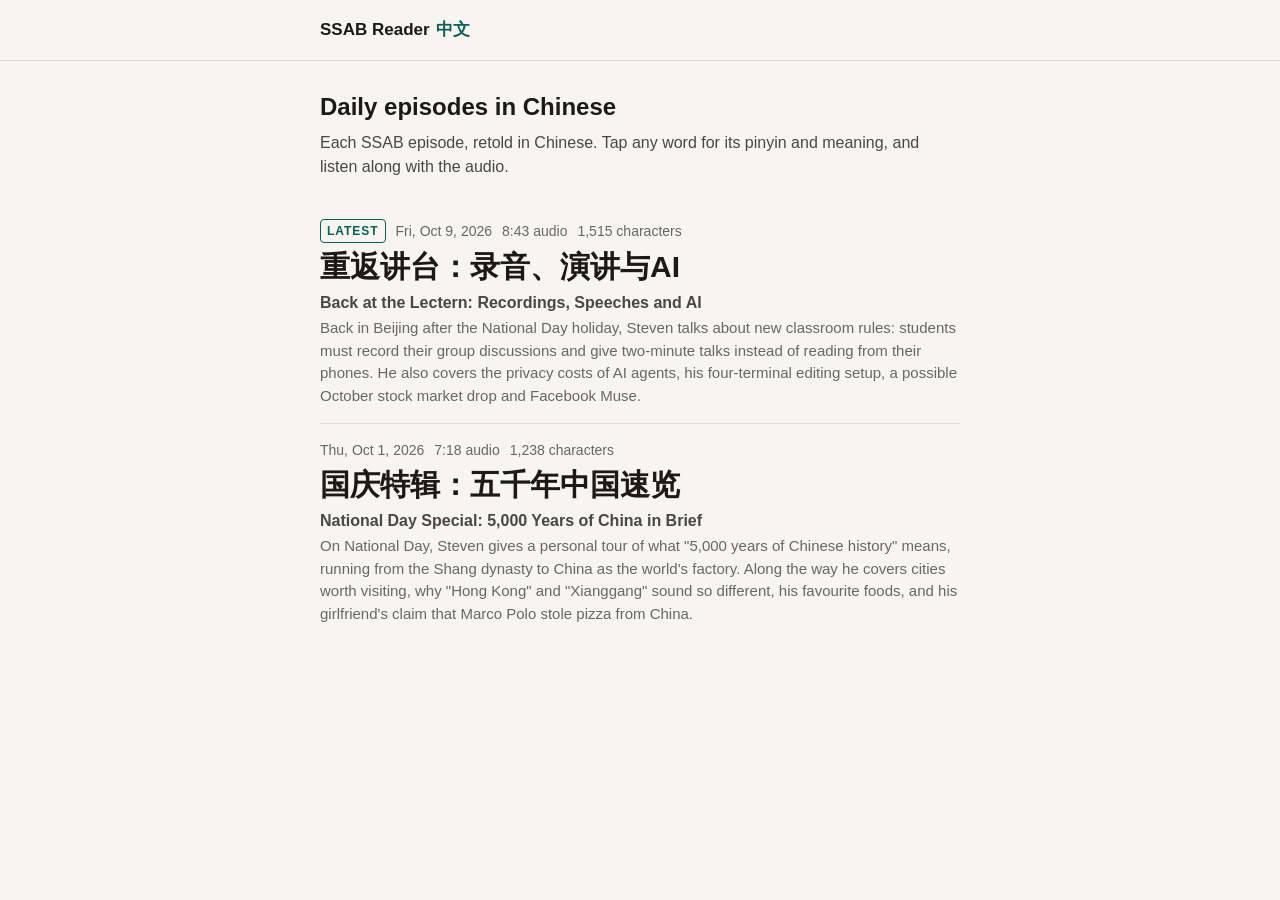
==== index.html @ 3712d4d8 "SSAB Reader" ====
<!doctype html>
<html lang="en">
<head>
  <meta charset="utf-8">
  <meta name="viewport" content="width=device-width, initial-scale=1, viewport-fit=cover">
  <meta name="theme-color" content="#f7f5f0" media="(prefers-color-scheme: light)">
  <meta name="theme-color" content="#151514" media="(prefers-color-scheme: dark)">
  <title>SSAB Reader</title>
  <meta name="description" content="Read Steven Sirski's daily SSAB podcast in Chinese, with pinyin, word definitions, translations and audio.">
  <link rel="stylesheet" href="styles.css">
</head>
<body>
  <a class="skip" href="#main">Skip to episodes</a>

  <header class="bar">
    <div class="bar-inner">
      <span class="brand">SSAB Reader <span class="brand-zh" lang="zh-Hans">中文</span></span>
    </div>
  </header>

  <main id="main">
    <div class="library">
      <header class="lib-head">
        <h1>Daily episodes in Chinese</h1>
        <p class="ep-desc">Each SSAB episode, retold in Chinese. Tap any word for its pinyin and meaning, and listen along with the audio.</p>
      </header>
      <ol class="ep-list" id="ep-list" aria-busy="true">
        <li class="status" id="load-status">Loading episodes…</li>
      </ol>
    </div>
  </main>

  <script src="library.js"></script>
</body>
</html>
---- styles.css ----
:root {
  --bg: #f7f5f0;
  --surface: #ffffff;
  --ink: #1b1a17;
  --ink-2: #4a4740;
  --muted: #6b675e;
  --line: #e2ddd2;
  --accent: #0d5c56;
  --accent-ink: #ffffff;
  --tint: #eaf2f0;
  --now: #fdf1c7;
  --now-line: #c99a06;
  --focus: #1f6feb;

  --zh-size: 22px;
  --measure: 40rem;
  --gutter: 16px;
  --font-ui: -apple-system, BlinkMacSystemFont, "Segoe UI", Roboto, "Helvetica Neue", Arial, sans-serif;
  --font-zh: "PingFang SC", "Hiragino Sans GB", "Noto Sans CJK SC", "Source Han Sans SC", "Microsoft YaHei", sans-serif;
  color-scheme: light dark;
}
@media (prefers-color-scheme: dark) {
  :root:not([data-theme="light"]) {
    --bg: #151514; --surface: #1e1e1c; --ink: #f2efe8; --ink-2: #cfcabf; --muted: #a39e93;
    --line: #34332f; --accent: #6cc2b8; --accent-ink: #0d1a18; --tint: #1f2d2b;
    --now: #3a3216; --now-line: #e0b43a; --focus: #7ab4ff;
  }
}
:root[data-theme="dark"] {
  --bg: #151514; --surface: #1e1e1c; --ink: #f2efe8; --ink-2: #cfcabf; --muted: #a39e93;
  --line: #34332f; --accent: #6cc2b8; --accent-ink: #0d1a18; --tint: #1f2d2b;
  --now: #3a3216; --now-line: #e0b43a; --focus: #7ab4ff;
}

* { box-sizing: border-box; }
html { -webkit-text-size-adjust: 100%; text-size-adjust: 100%; }
body {
  margin: 0;
  background: var(--bg);
  color: var(--ink);
  font: 16px/1.5 var(--font-ui);
  -webkit-tap-highlight-color: transparent;
}
button, select, input { font: inherit; color: inherit; }
:focus-visible { outline: 3px solid var(--focus); outline-offset: 2px; border-radius: 6px; }
.sr-only { position: absolute; width: 1px; height: 1px; margin: -1px; overflow: hidden; clip: rect(0 0 0 0); white-space: nowrap; border: 0; }
.skip { position: absolute; left: 8px; top: -60px; z-index: 20; background: var(--ink); color: var(--bg); padding: 10px 14px; border-radius: 8px; }
.skip:focus { top: 8px; }
.muted { color: var(--muted); }

/* ---------- Toolbar ---------- */
.bar {
  position: sticky; top: 0; z-index: 10;
  background: color-mix(in srgb, var(--bg) 92%, transparent);
  -webkit-backdrop-filter: saturate(1.4) blur(12px);
  backdrop-filter: saturate(1.4) blur(12px);
  border-bottom: 1px solid var(--line);
  padding-top: env(safe-area-inset-top);
}
.bar-inner {
  max-width: calc(var(--measure) + 2 * var(--gutter));
  margin: 0 auto;
  padding: 8px max(var(--gutter), env(safe-area-inset-left));
  display: flex; align-items: center; gap: 8px;
}
.toggle {
  display: inline-flex; align-items: center; gap: 8px;
  min-height: 44px; padding: 0 14px;
  border: 1px solid var(--line); border-radius: 999px;
  background: var(--surface); cursor: pointer;
  font-size: 15px; font-weight: 600;
}
.toggle-dot {
  width: 14px; height: 14px; border-radius: 50%;
  border: 2px solid var(--muted);
  transition: background .15s, border-color .15s;
}
.toggle[aria-pressed="true"] { border-color: var(--accent); background: var(--tint); }
.toggle[aria-pressed="true"] .toggle-dot { background: var(--accent); border-color: var(--accent); box-shadow: inset 0 0 0 2px var(--surface); }
.size { margin-left: auto; display: flex; border: 1px solid var(--line); border-radius: 999px; background: var(--surface); overflow: hidden; }
.icon-btn {
  min-width: 44px; min-height: 44px; border: 0; background: transparent; cursor: pointer;
  display: grid; place-items: center; font-weight: 600;
}
.icon-btn + .icon-btn { border-left: 1px solid var(--line); }
.icon-btn:disabled { opacity: .35; cursor: default; }
.icon-btn:focus-visible { outline-offset: -3px; }
.a-small { font-size: 14px; }
.a-large { font-size: 20px; }

/* ---------- Episode header ---------- */
main { padding: 0 max(var(--gutter), env(safe-area-inset-left)) calc(80px + var(--player-h, 0px) + var(--card-h, 0px)); }
.episode { max-width: var(--measure); margin: 0 auto; }
.ep-head { padding: 28px 0 8px; border-bottom: 1px solid var(--line); margin-bottom: 8px; }
.badge {
  display: inline-block; font-size: 12px; font-weight: 700; letter-spacing: .08em; text-transform: uppercase;
  color: var(--accent); border: 1px solid currentColor; border-radius: 4px; padding: 2px 6px;
}
.ep-meta { margin: 12px 0 6px; color: var(--muted); font-size: 14px; display: flex; gap: 10px; flex-wrap: wrap; align-items: center; }
.ep-title-zh { font-family: var(--font-zh); font-size: 26px; line-height: 1.35; margin: 0 0 4px; font-weight: 600; }
.ep-title { font-size: 18px; line-height: 1.35; margin: 0 0 12px; font-weight: 600; color: var(--ink-2); }
.ep-desc { margin: 0 0 16px; color: var(--ink-2); font-size: 16px; }
.hint { font-size: 14px; color: var(--muted); margin: 0 0 16px; }

/* ---------- Reading text ---------- */
.reader { padding: 8px 0 24px; }
.para {
  font-family: var(--font-zh);
  font-size: var(--zh-size);
  line-height: 1.9;
  margin: 0 0 1.1em;
  letter-spacing: .02em;
}
body.pinyin .para { line-height: 2.5; }
ruby { ruby-position: over; ruby-align: center; }
rt {
  font-family: var(--font-ui);
  font-size: max(12px, .56em);
  letter-spacing: 0;
  color: var(--ink-2);
  font-weight: 450;
  padding: 0 .2em; /* keeps neighbouring readings from running together */
}
body:not(.pinyin) rt { display: none; }

.sent {
  cursor: pointer;
  border-radius: 6px;
  padding: .2em .04em; /* taller hit area so taps between lines still land */
  margin: 0 -.04em;
  box-decoration-break: clone; -webkit-box-decoration-break: clone;
  transition: background-color .15s;
}
@media (hover: hover) { .sent:hover { background: var(--tint); } }
.sent[aria-expanded="true"] { background: var(--tint); }
.sent:focus-visible { outline: 3px solid var(--focus); outline-offset: 1px; }
.sent.is-now { background: var(--now); box-shadow: inset 0 -2px 0 var(--now-line); }
.sent.is-selected { background: var(--tint); }
.w { border-radius: 4px; }
@media (hover: hover) { .w:hover { box-shadow: inset 0 -2px 0 var(--accent); } }
.w.is-selected { background: var(--accent); color: var(--accent-ink); }
.w.is-selected rt { color: var(--accent); font-weight: 700; }

/* ---------- Sections, lists, vocabulary ---------- */
.sec {
  font-family: var(--font-zh); font-size: calc(var(--zh-size) * 1.05); line-height: 1.8;
  font-weight: 650; margin: 1.6em 0 .5em;
}
body.pinyin .sec { line-height: 2.4; }
.items { margin: 0 0 1.1em; padding-left: 1.2em; }
.items .para { margin: 0 0 .6em; }
.vocab { border-top: 1px solid var(--line); margin-top: 24px; }
.vocab .sec { font-family: var(--font-ui); font-size: 18px; }
.vocab dl { margin: 0; display: grid; grid-template-columns: auto 1fr; gap: 10px 16px; }
.vocab dt { font-weight: 600; }
.vocab dd { margin: 0; color: var(--ink-2); }
.v-zh { font-family: var(--font-zh); font-size: 20px; }
.v-py { display: block; font-size: 13px; color: var(--muted); font-weight: 450; }
@media (max-width: 480px) {
  .vocab dl { grid-template-columns: 1fr; gap: 2px; }
  .vocab dd { margin-bottom: 12px; }
}
.ep-nav { display: flex; gap: 12px; margin: 32px 0 0; flex-wrap: wrap; }
.nav-link {
  flex: 1 1 240px; display: block; padding: 12px 16px; text-decoration: none; color: inherit;
  border: 1px solid var(--line); border-radius: 12px; background: var(--surface);
}
.nav-link.older { text-align: right; }
.nav-label { display: block; font-size: 13px; color: var(--muted); }
.nav-title { font-family: var(--font-zh); font-size: 18px; font-weight: 600; }

/* ---------- Word card ---------- */
.card {
  position: fixed; left: 0; right: 0; bottom: var(--player-h, 0px); z-index: 11;
  background: var(--surface); border-top: 1px solid var(--line);
  box-shadow: 0 -6px 24px rgb(0 0 0 / .08);
}
.card[hidden] { display: none; }
.card-inner { max-width: calc(var(--measure) + 2 * var(--gutter)); margin: 0 auto; padding: 12px var(--gutter) 14px; }
.card-word { display: flex; align-items: baseline; gap: 12px; }
.card-zh { font-family: var(--font-zh); font-size: 30px; font-weight: 600; line-height: 1.3; }
.card-zh.is-sentence { font-size: 20px; font-weight: 500; }
.card-py { font-size: 18px; color: var(--accent); }
.card-close { margin-left: auto; align-self: flex-start; border-radius: 50%; background: transparent; }
.card-gl { margin: 2px 0 8px; font-size: 17px; font-weight: 600; }
.card-gl[hidden] { display: none; }
.card-sent { margin: 0; color: var(--ink-2); font-size: 15px; border-left: 3px solid var(--accent); padding-left: 10px; }
.card-play {
  margin-top: 10px; display: inline-flex; align-items: center; gap: 6px; min-height: 40px; padding: 0 14px;
  border: 1px solid var(--line); border-radius: 999px; background: var(--bg); color: var(--accent);
  font-weight: 600; cursor: pointer;
}
.card-play[hidden] { display: none; }

/* ---------- Back link + library ---------- */
.back {
  display: inline-flex; align-items: center; gap: 2px; min-height: 44px; padding: 0 10px 0 4px;
  color: var(--ink); text-decoration: none; font-weight: 600; font-size: 15px; border-radius: 999px;
}
@media (max-width: 420px) { .back-label { display: none; } .toggle { padding: 0 10px; gap: 6px; } .bar-inner { gap: 6px; } }
@media (max-width: 360px) { .toggle-dot { display: none; } }
.brand { font-weight: 700; font-size: 17px; min-height: 44px; display: flex; align-items: center; gap: 6px; }
.brand-zh { font-family: var(--font-zh); color: var(--accent); }
.library { max-width: var(--measure); margin: 0 auto; }
.lib-head { padding: 28px 0 8px; }
.lib-head h1 { font-size: 24px; margin: 0 0 6px; }
.ep-list { list-style: none; margin: 0; padding: 0; }
.ep-item + .ep-item { border-top: 1px solid var(--line); }
.ep-link { display: block; padding: 16px 12px; margin: 0 -12px; color: inherit; text-decoration: none; border-radius: 12px; }
@media (hover: hover) { .ep-link:hover { background: var(--surface); } }
.ep-link .ep-meta { margin: 0 0 4px; }
.ep-link .ep-title-zh, .ep-link .ep-title, .ep-link .ep-desc { display: block; }
.ep-link .ep-title { font-size: 16px; margin: 0 0 4px; }
.ep-link .ep-desc { margin: 0; font-size: 15px; color: var(--muted); }
.seen { color: var(--muted); }
.seen::before { content: "✓ "; }

.replay {
  display: inline-grid; place-items: center; vertical-align: middle;
  width: 30px; height: 30px; margin: 0 .25em 0 .1em;
  border: 1px solid var(--line); border-radius: 50%; background: var(--surface);
  color: var(--accent); cursor: pointer; position: relative; padding: 0;
  line-height: 1;
}
.replay::before { content: ""; position: absolute; inset: -8px; } /* 46px touch target */
.replay svg { width: 14px; height: 14px; }
.replay:disabled { display: none; }

.tr {
  display: block;
  font-family: var(--font-ui);
  font-size: max(15px, calc(var(--zh-size) * .74));
  line-height: 1.5;
  letter-spacing: 0;
  color: var(--ink-2);
  margin: .3em 0 .7em;
  padding: .45em .8em;
  border-left: 3px solid var(--accent);
  background: var(--surface);
  border-radius: 0 8px 8px 0;
}
.tr[hidden] { display: none; }

.status { padding: 48px 0; color: var(--muted); }
.status.error { color: var(--ink); }
.status code { background: var(--surface); border: 1px solid var(--line); padding: 1px 5px; border-radius: 4px; }

/* ---------- Player ---------- */
.player {
  position: fixed; left: 0; right: 0; bottom: 0; z-index: 10;
  background: color-mix(in srgb, var(--surface) 94%, transparent);
  -webkit-backdrop-filter: blur(12px); backdrop-filter: blur(12px);
  border-top: 1px solid var(--line);
  padding-bottom: env(safe-area-inset-bottom);
}
.player-inner { max-width: calc(var(--measure) + 2 * var(--gutter)); margin: 0 auto; padding: 10px var(--gutter); }
.player-controls { display: flex; align-items: center; gap: 12px; }
.player-controls[hidden], .player-unavailable[hidden], .player-note[hidden] { display: none; }
.play {
  flex: none; width: 48px; height: 48px; border-radius: 50%; border: 0;
  background: var(--accent); color: var(--accent-ink); cursor: pointer; display: grid; place-items: center;
}
.play svg { width: 24px; height: 24px; }
.play .i-pause, .play.playing .i-play { display: none; }
.play.playing .i-pause { display: block; }
.seek { flex: 1; min-width: 0; }
.seek input { width: 100%; height: 32px; margin: 0; accent-color: var(--accent); cursor: pointer; }
.times { display: flex; justify-content: space-between; font-size: 12px; color: var(--muted); font-variant-numeric: tabular-nums; margin-top: -4px; }
.speed select {
  min-height: 44px; padding: 0 10px; border-radius: 10px; border: 1px solid var(--line);
  background: var(--bg); font-weight: 600; font-variant-numeric: tabular-nums; cursor: pointer;
}
.player-unavailable { display: flex; align-items: center; gap: 10px; min-height: 48px; color: var(--ink-2); }
.player-note { margin: 6px 0 0; font-size: 12px; color: var(--muted); line-height: 1.4; }

@media (min-width: 720px) {
  .ep-head { padding-top: 44px; }
  .ep-title-zh { font-size: 30px; }
  .ep-title { font-size: 20px; }
}
@media (prefers-reduced-motion: reduce) { * { transition: none !important; scroll-behavior: auto !important; } }
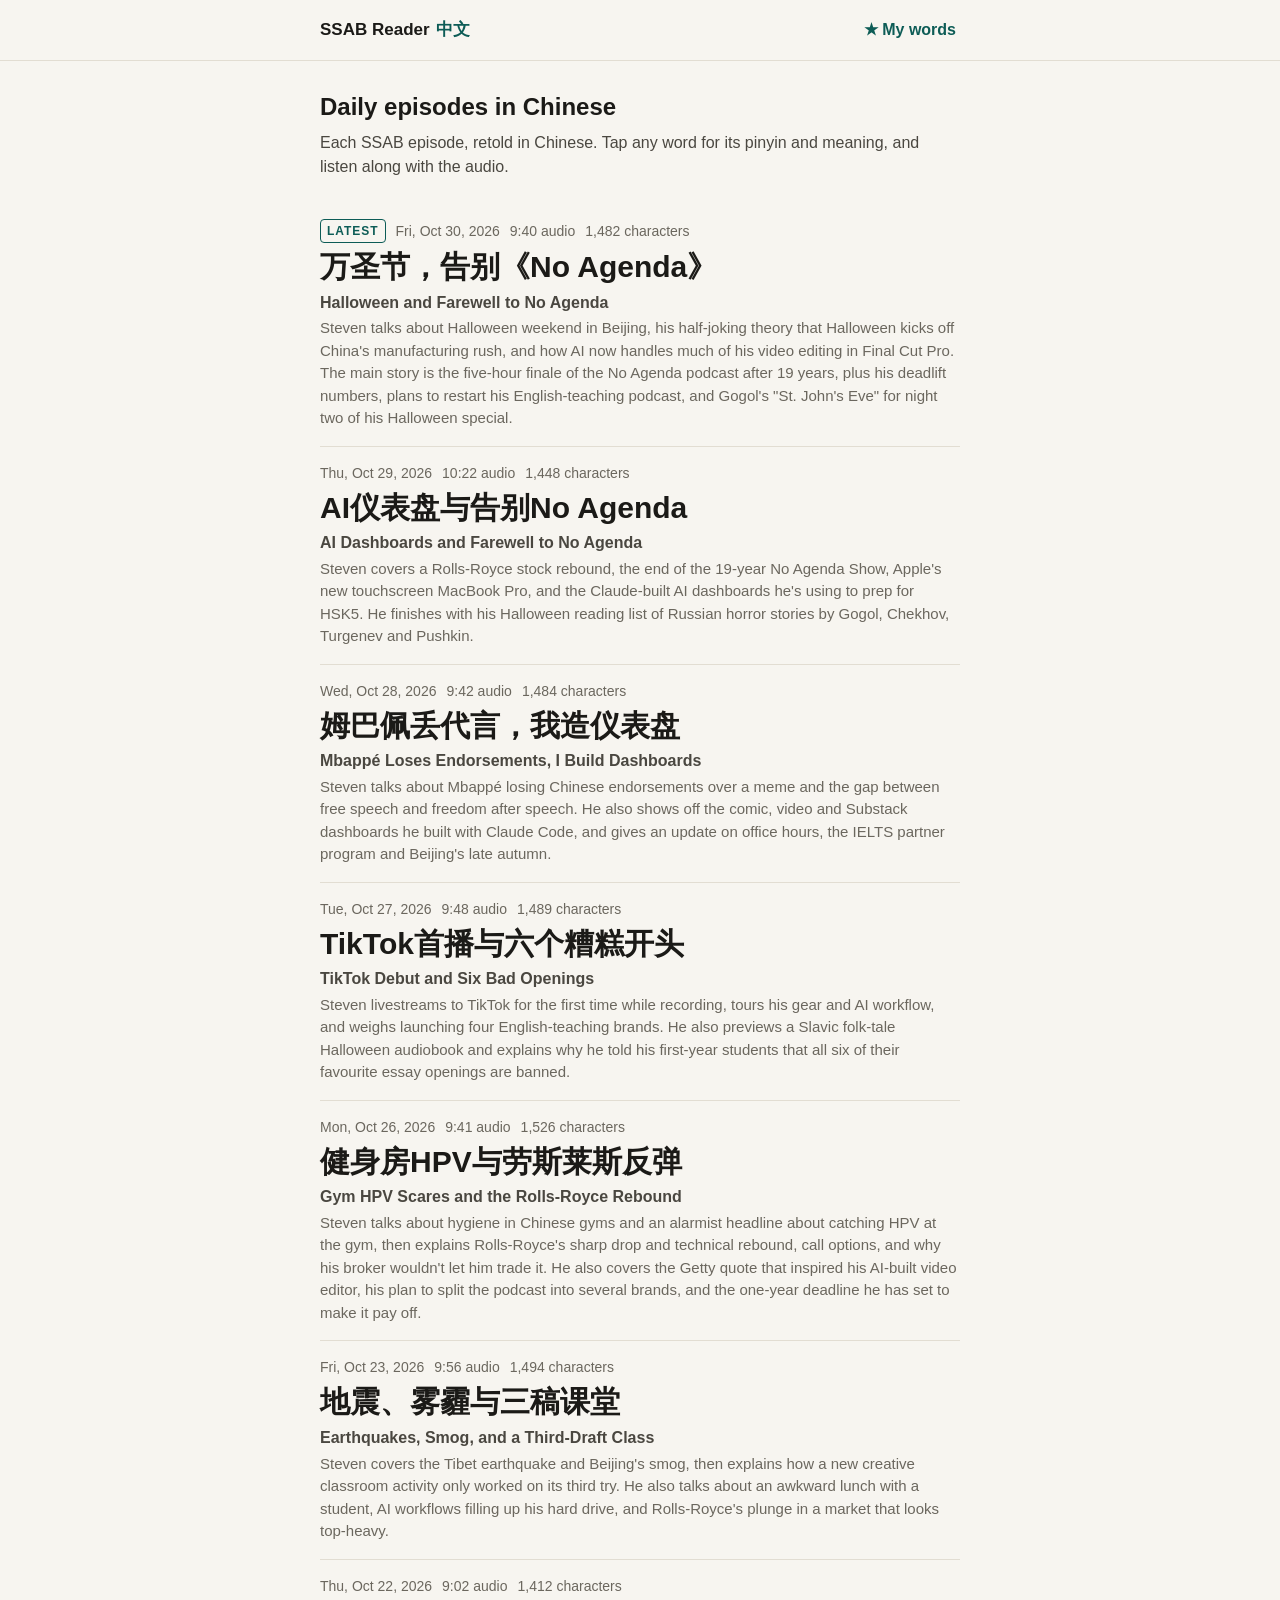
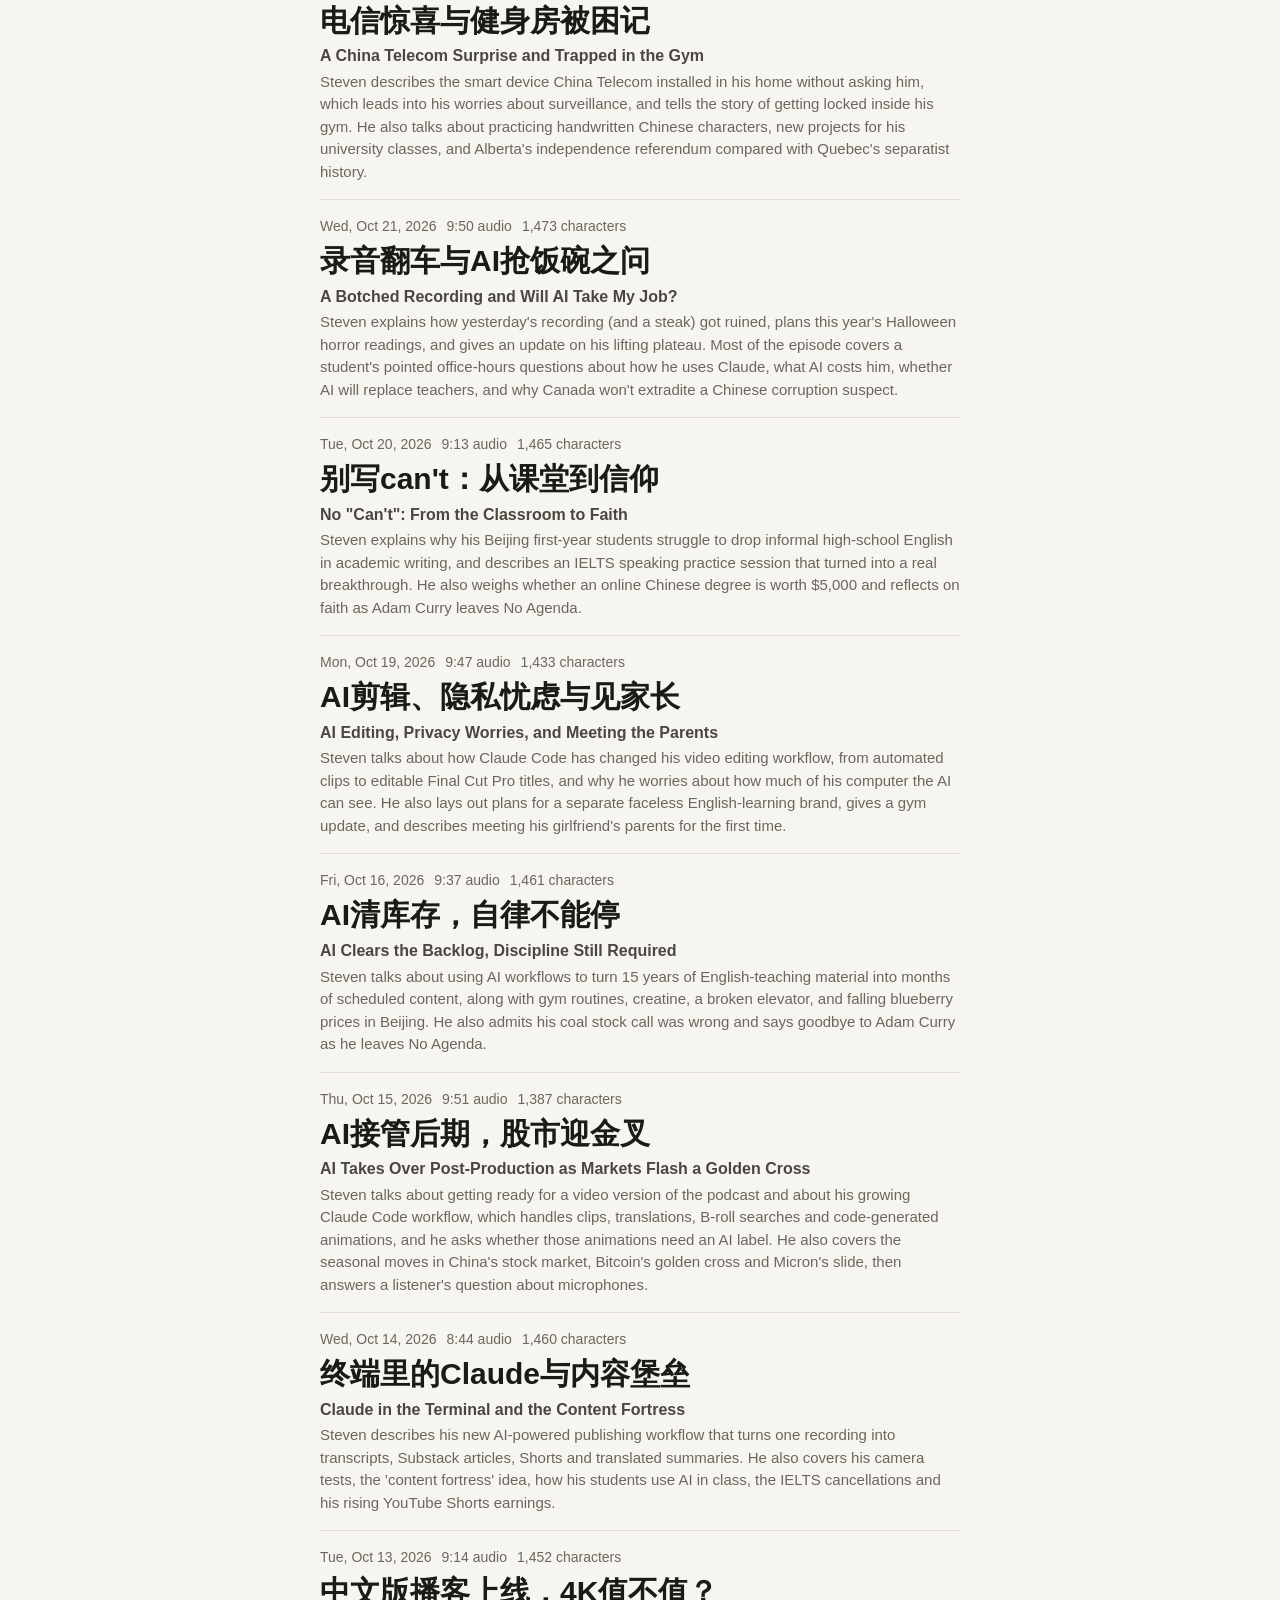
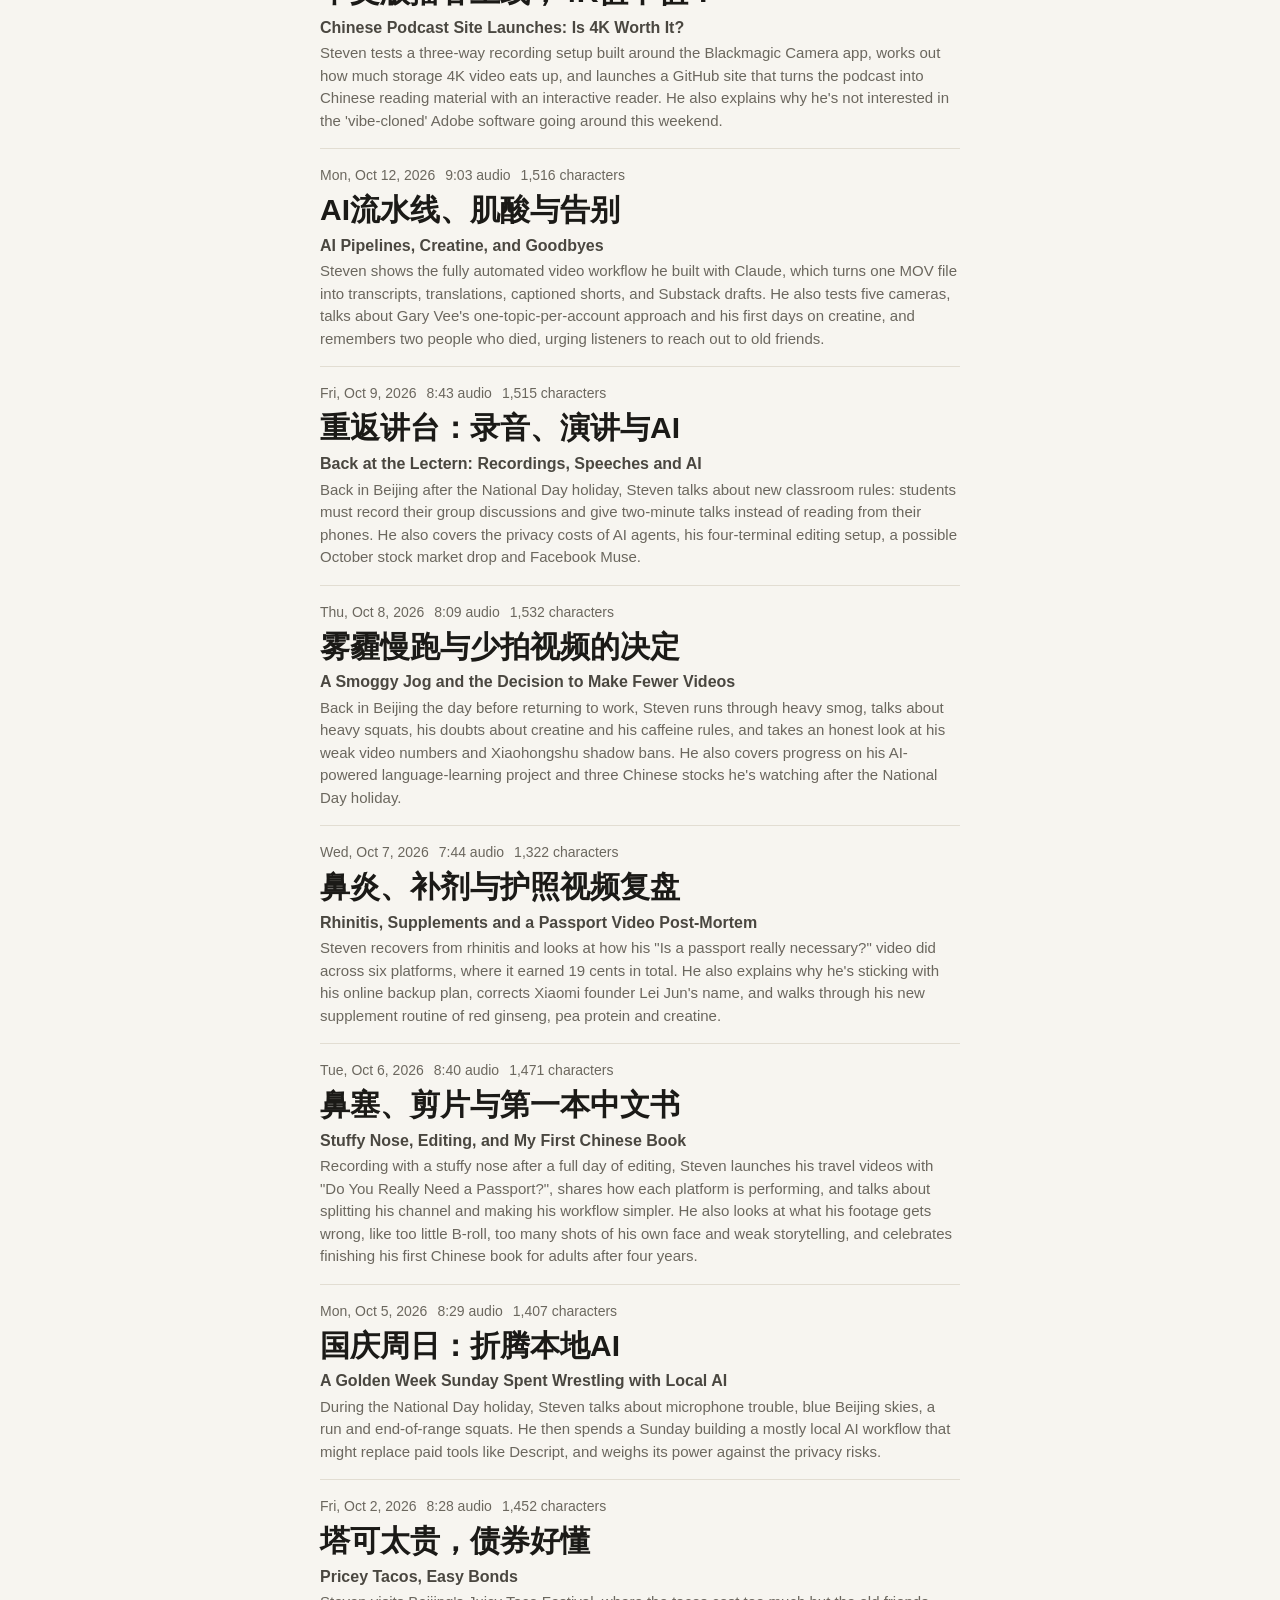
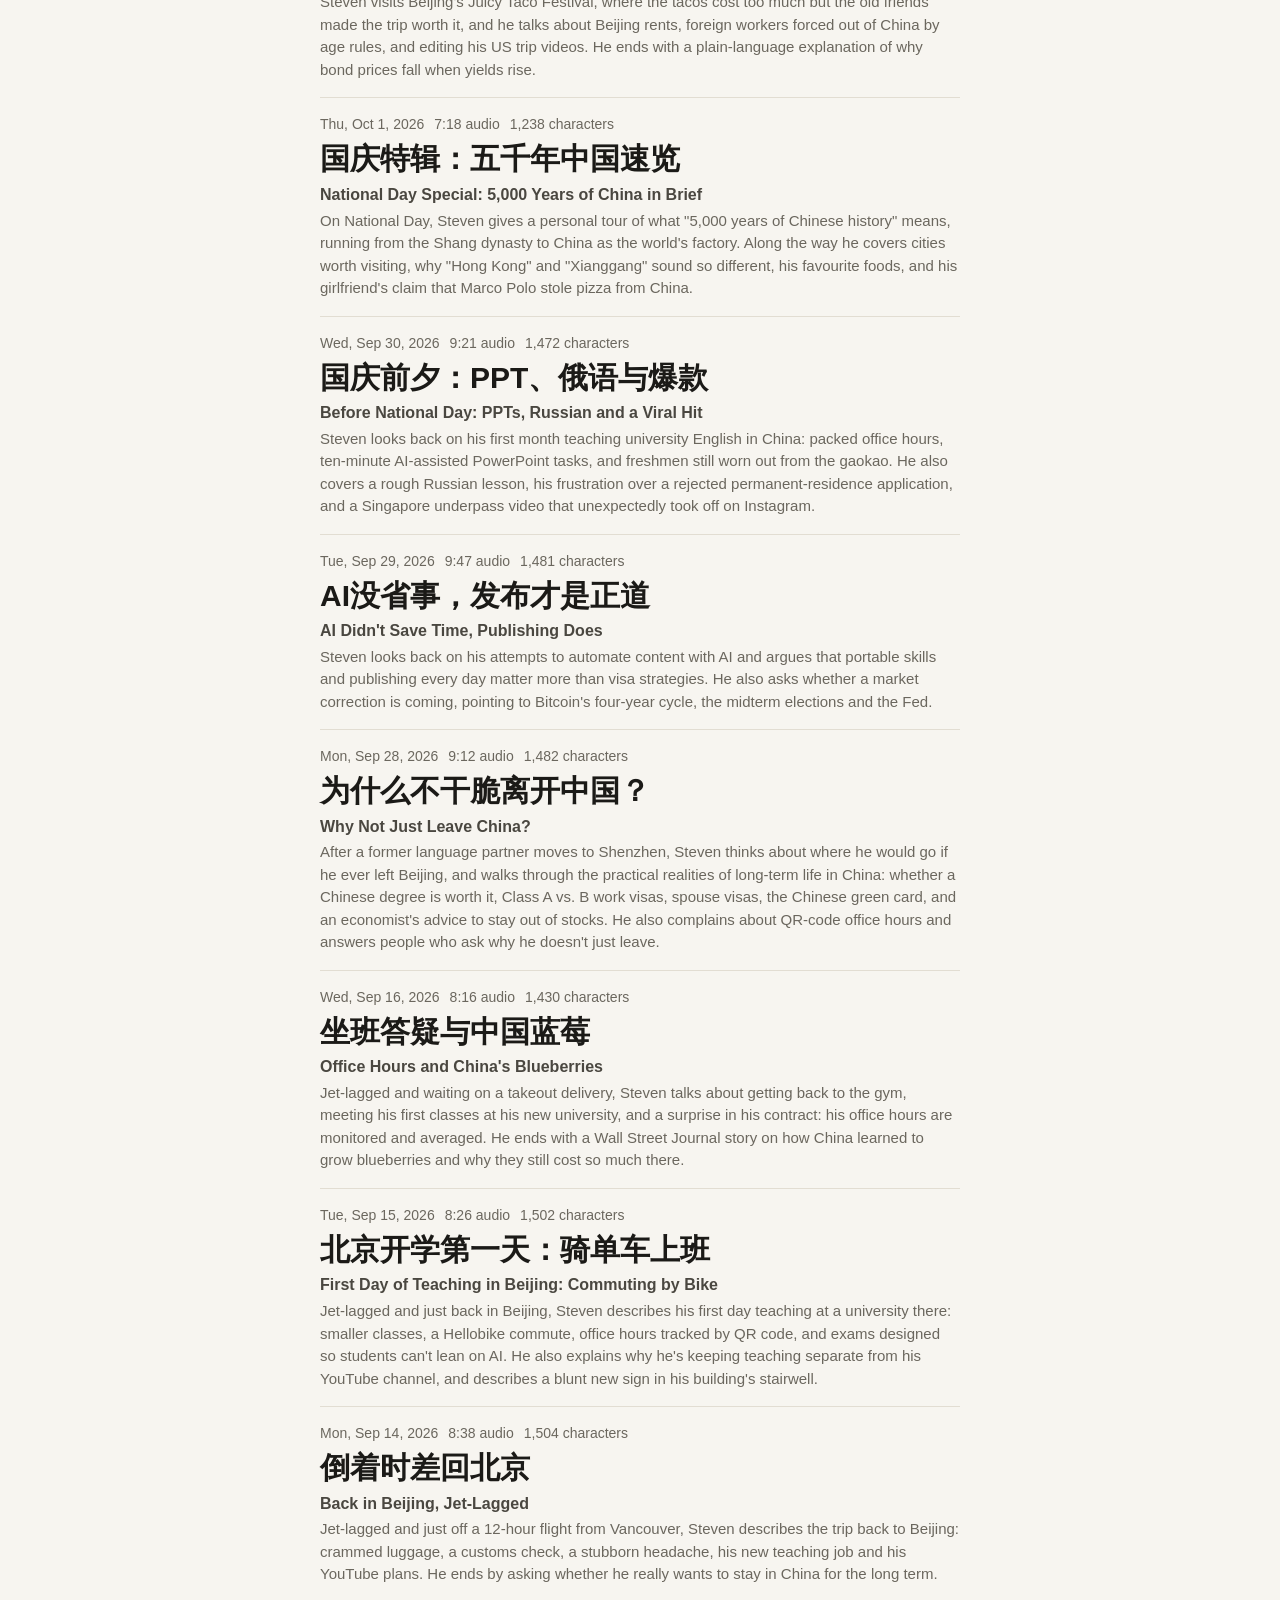
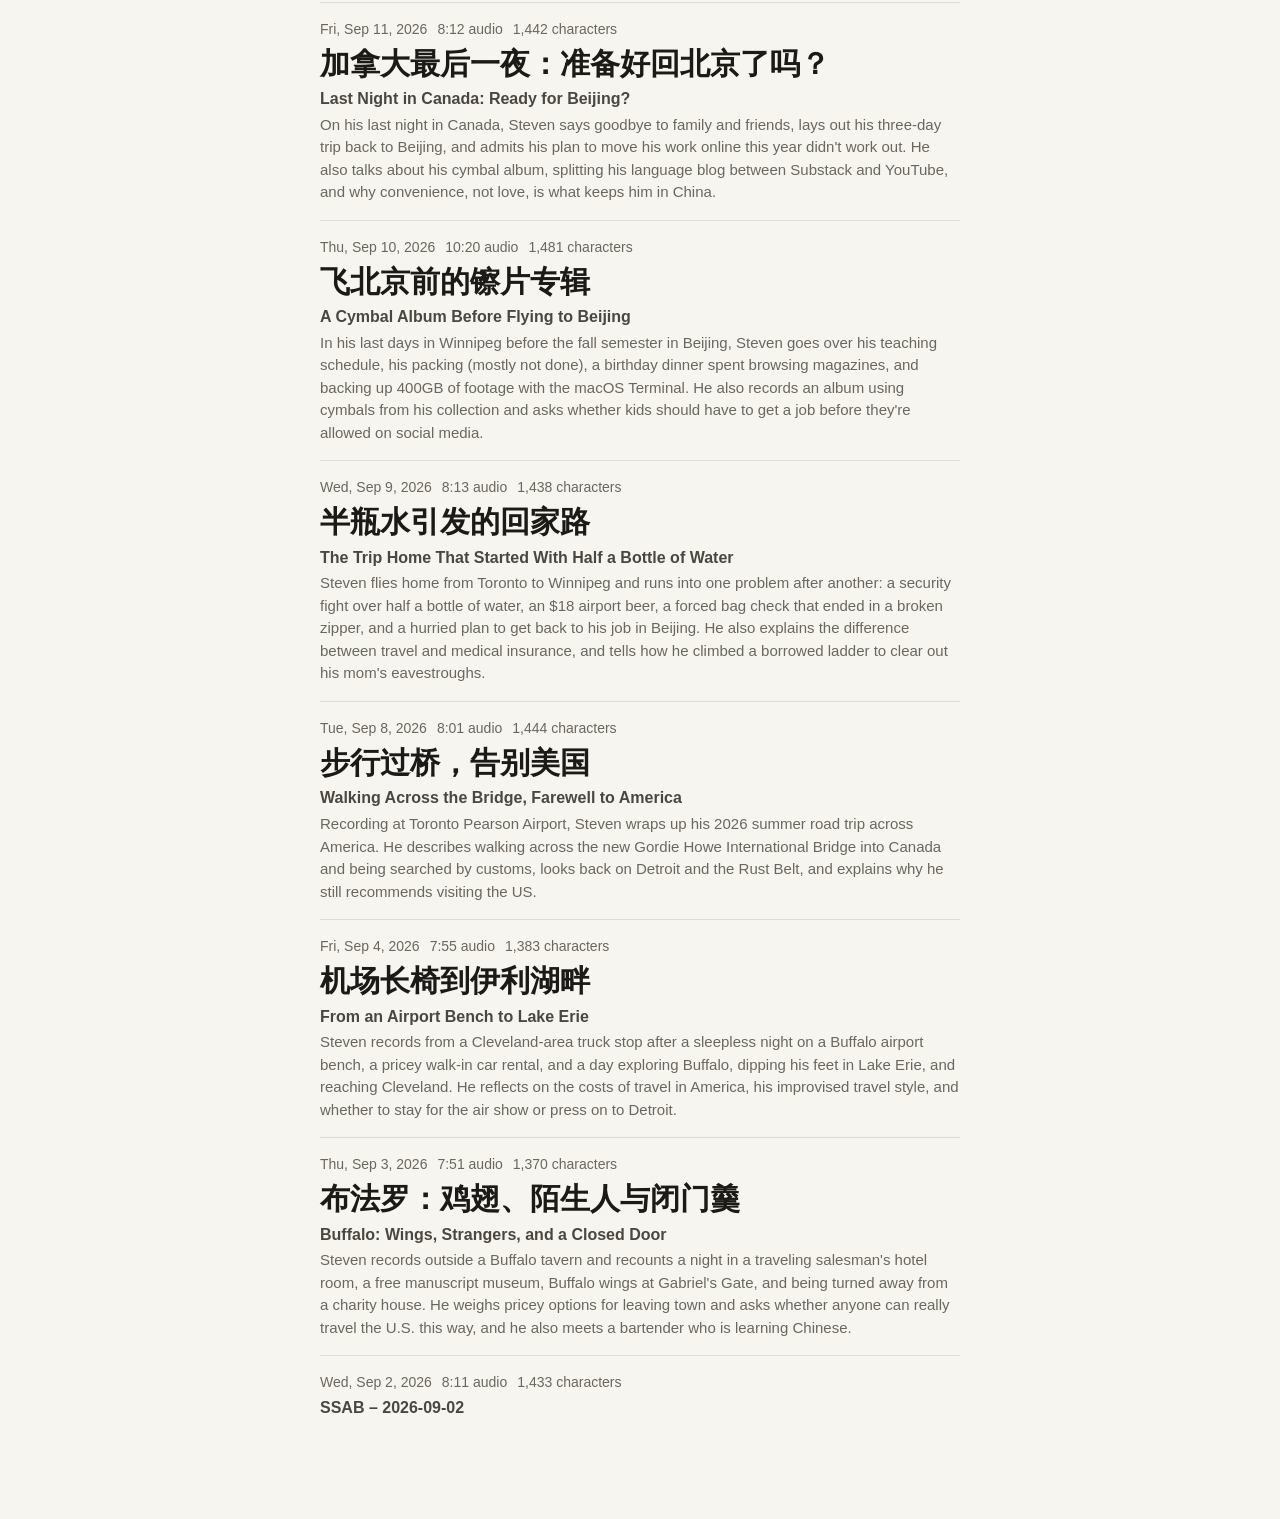
==== commit 3a3cfd00: "Save words from the word card; My words page with CSV download Co-Authored-By: Claude Opus 5.5 <nore" ====
--- a/index.html
+++ b/index.html
@@ -15,6 +15,7 @@
   <header class="bar">
     <div class="bar-inner">
       <span class="brand">SSAB Reader <span class="brand-zh" lang="zh-Hans">中文</span></span>
+      <nav class="lib-links" aria-label="Your words"><a href="words.html">★ My words</a></nav>
     </div>
   </header>
 
--- a/styles.css
+++ b/styles.css
@@ -191,6 +191,15 @@
   font-weight: 600; cursor: pointer;
 }
 .card-play[hidden] { display: none; }
+.card-actions { display: flex; flex-wrap: wrap; align-items: center; gap: 8px; margin-top: 10px; }
+@media (max-width: 420px) { .card-actions .card-play { padding: 0 12px; } }
+.card-actions .card-play { margin-top: 0; }
+.card-save svg { fill: none; }
+.card-save[aria-pressed="true"] { background: var(--accent); border-color: var(--accent); color: var(--accent-ink); }
+.card-save[aria-pressed="true"] svg { fill: currentColor; }
+.card-words { margin-left: auto; color: var(--accent); font-weight: 600; font-size: 15px; padding: 8px 4px; white-space: nowrap; }
+.card-words[hidden] { display: none; }
+.w.is-saved { text-decoration: underline dotted var(--accent); text-decoration-thickness: 2px; text-underline-offset: .28em; }
 
 /* ---------- Back link + library ---------- */
 .back {
@@ -259,10 +268,17 @@
 .play {
   flex: none; width: 48px; height: 48px; border-radius: 50%; border: 0;
   background: var(--accent); color: var(--accent-ink); cursor: pointer; display: grid; place-items: center;
-}
-.play svg { width: 24px; height: 24px; }
+  position: relative;
+}
+.play svg { width: 24px; height: 24px; grid-area: 1 / 1; }
 .play .i-pause, .play.playing .i-play { display: none; }
 .play.playing .i-pause { display: block; }
+.play.loading svg { opacity: .35; }
+.play.loading::after {
+  content: ""; position: absolute; width: 30px; height: 30px; border-radius: 50%;
+  border: 3px solid currentColor; border-right-color: transparent; animation: spin .8s linear infinite;
+}
+@keyframes spin { to { transform: rotate(360deg); } }
 .seek { flex: 1; min-width: 0; }
 .seek input { width: 100%; height: 32px; margin: 0; accent-color: var(--accent); cursor: pointer; }
 .times { display: flex; justify-content: space-between; font-size: 12px; color: var(--muted); font-variant-numeric: tabular-nums; margin-top: -4px; }
@@ -279,3 +295,19 @@
   .ep-title { font-size: 20px; }
 }
 @media (prefers-reduced-motion: reduce) { * { transition: none !important; scroll-behavior: auto !important; } }
+
+/* ---------- My words ---------- */
+.words-actions { display: flex; flex-wrap: wrap; align-items: center; gap: 12px; margin: 12px 0 4px; }
+.words-actions .card-play { margin-top: 0; }
+.words-actions .card-play:disabled { opacity: .45; cursor: default; }
+.words { list-style: none; margin: 0 0 48px; padding: 0; }
+.word-item { padding: 14px 0; }
+.word-item + .word-item { border-top: 1px solid var(--line); }
+.word-head { display: flex; align-items: baseline; gap: 12px; }
+.word-zh { font-family: var(--font-zh); font-size: 26px; font-weight: 600; line-height: 1.3; }
+.word-py { font-size: 17px; color: var(--accent); }
+.word-remove { margin-left: auto; align-self: flex-start; border-radius: 50%; background: transparent; }
+.word-sent { margin: 0 0 4px; font-family: var(--font-zh); font-size: 17px; }
+.word-ep { display: inline-block; margin-top: 6px; font-size: 14px; color: var(--muted); }
+.lib-links { margin-left: auto; }
+.lib-links a { color: var(--accent); font-weight: 600; text-decoration: none; display: inline-flex; min-height: 44px; align-items: center; padding: 0 4px; }
